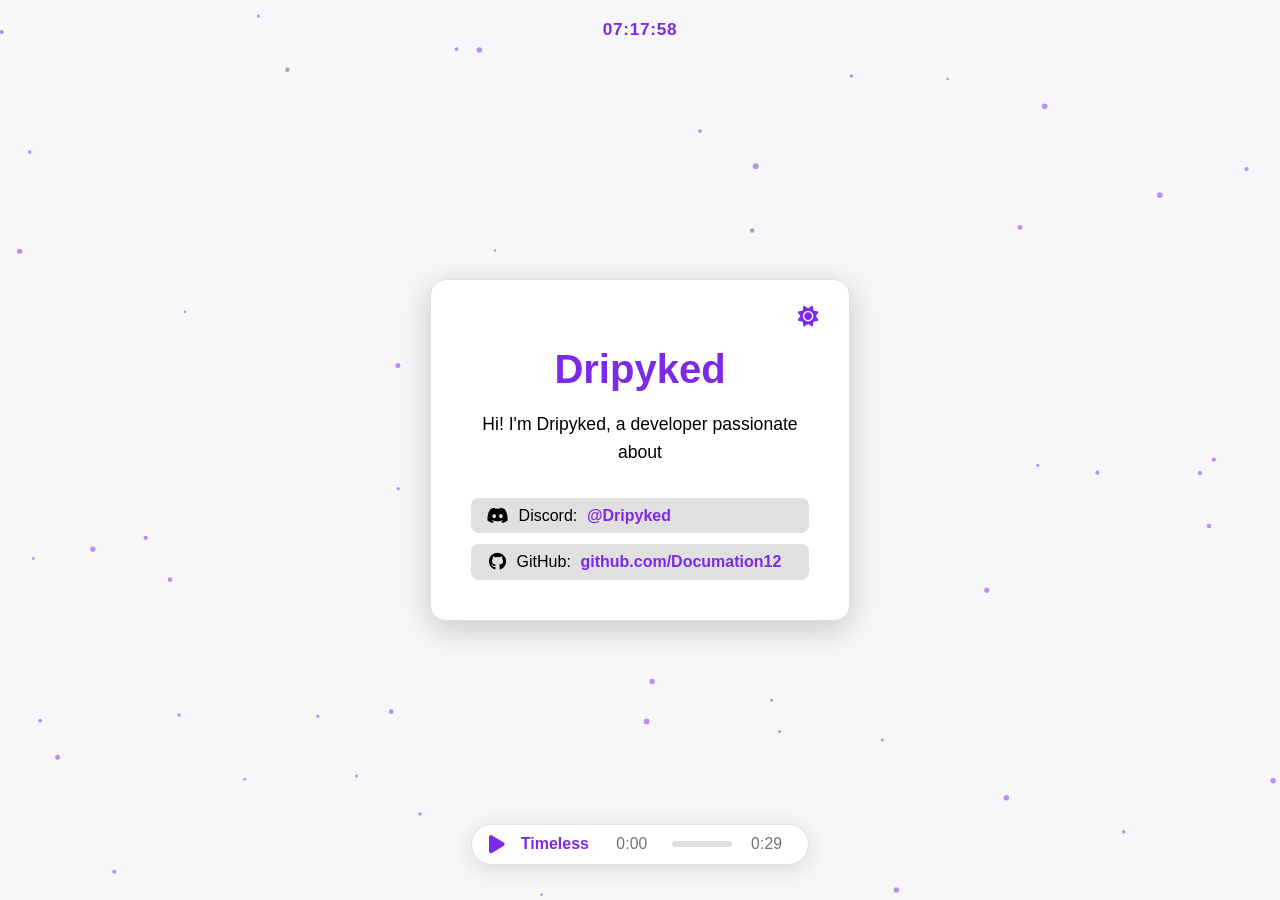
==== Main.html @ 8f46599d "Add files via upload" ====
<!DOCTYPE html>
<head>
    <title></title>
    <link rel="stylesheet" href="https://cdnjs.cloudflare.com/ajax/libs/font-awesome/6.4.0/css/all.min.css">
    <link rel="stylesheet" href="Main.css">
</head>
<body>
    <div class="clock" id="clock"></div>
    <canvas id="particles-bg" style="position:fixed;top:0;left:0;width:100vw;height:100vh;z-index:0;pointer-events:none;"></canvas>
    <div class="PageCenter">
        <div class="Container">
            <button id="theme-toggle" class="theme-toggle-btn" aria-label="Toggle dark/light mode">
                <i id="theme-icon" class="fas fa-moon"></i>
            </button>
            <h1>Dripyked</h1>
            <p class="AboutMe" id="about-me"></p>
            <ul class="ContactList">
                <li>
                    <i class="fab fa-discord"></i>Discord:
                    <a href="https://discord.com/users/1141349369954717706" target="_blank">@Dripyked</a>
                </li>
                <li>
                    <i class="fab fa-github"></i>GitHub:
                    <a href="https://github.com/Documation12" target="_blank">github.com/Documation12</a>
                </li>
            </ul>
            <div class="music-player" id="music-player">
                <button id="play-pause" aria-label="Play/Pause">
                    <i class="fas fa-play"></i>
                </button>
                <span class="song-title">Timeless</span>
                <span class="audio-time" id="audio-current">0:00</span>
                <div class="progress-container" id="progress-container">
                    <div class="progress" id="progress"></div>
                </div>
                <span class="audio-time" id="audio-duration">0:00</span>
                <audio id="audio" src="Song.mp3" loop></audio>
            </div>
        </div>
    </div>
    <script>
        const AboutMe = "Hi! I'm Dripyked, a developer passionate about JavaScript, Lua, Luau, and Python. I enjoy reverse engineering obfuscated code.";
        const Element = document.getElementById('about-me');
        let i = 0;
        function Type() {
            if (i < AboutMe.length) {
                Element.textContent += AboutMe.charAt(i);
                i++;
                setTimeout(Type, 22);
            }
        }
        window.addEventListener('DOMContentLoaded', Type);

        const ToggleBtn = document.getElementById('theme-toggle');
        const Icon = document.getElementById('theme-icon');
        const Prefers = window.matchMedia('(prefers-color-scheme: dark)').matches;
        function SetTheme(Dark) {
            if (Dark) {
                document.body.classList.remove('light');
                document.body.classList.add('dark');
                Icon.classList.remove('fa-sun');
                Icon.classList.add('fa-moon');
            } else {
                document.body.classList.remove('dark');
                document.body.classList.add('light');
                Icon.classList.remove('fa-moon');
                Icon.classList.add('fa-sun');
            }
        }
        let DarkMode = localStorage.getItem('theme') === 'dark' || (localStorage.getItem('theme') === null && Prefers);
        SetTheme(DarkMode);
        ToggleBtn.addEventListener('click', () => {
            DarkMode = ! DarkMode;
            SetTheme(DarkMode);
            localStorage.setItem('theme', DarkMode ? 'dark' : 'light');
        });

        const Canvas = document.getElementById('particles-bg');
        const Ctx = Canvas.getContext('2d');

        let Particles = [];
        const ParticleCount = 60;

        function ResizeCanvas() {
            Canvas.width = window.innerWidth;
            Canvas.height = window.innerHeight;
        }

        window.addEventListener('resize', ResizeCanvas);
        ResizeCanvas();

        function RandomColor() {
            return getComputedStyle(document.body).getPropertyValue('--accent').trim() || '#a259ff';
        }

        function CreateParticles() {
            Particles = [];
            for (let I = 0; I < ParticleCount; I++) {
                Particles.push({
                    x: Math.random() * Canvas.width,
                    y: Math.random() * Canvas.height,
                    r: Math.random() * 1.8 + 1.2,
                    dx: (Math.random() - 0.5) * 0.7,
                    dy: (Math.random() - 0.5) * 0.7,
                    color: RandomColor()
                });
            }
        }
        CreateParticles();

        function DrawParticles() {
            Ctx.clearRect(0, 0, Canvas.width, Canvas.height);
            for (const P of Particles) {
                Ctx.beginPath();
                Ctx.arc(P.x, P.y, P.r, 0, 2 * Math.PI);
                Ctx.fillStyle = P.color;
                Ctx.globalAlpha = 0.5;
                Ctx.fill();
                Ctx.globalAlpha = 1;
            }
        }

        function UpdateParticles() {
            for (const P of Particles) {
                P.x += P.dx;
                P.y += P.dy;

                if (P.x < 0 || P.x > Canvas.width) 
                    P.dx *= -1;
                

                if (P.y < 0 || P.y > Canvas.height) 
                    P.dy *= -1;
                

            }
        }

        function AnimateParticles() {
            UpdateParticles();
            DrawParticles();
            requestAnimationFrame(AnimateParticles);
        }
        AnimateParticles();

        window.addEventListener('resize', () => {
            ResizeCanvas();
            CreateParticles();
        });

        const Observer = new MutationObserver(() => {
            for (const P of Particles) {
                P.color = RandomColor();
            }
        });

        Observer.observe(document.body, {
            attributes: true,
            attributeFilter: ['class']
        });

        function UpdateClock() {
            const Clock = document.getElementById('clock');
            const Now = new Date();
            const H = String(Now.getHours()).padStart(2, '0');
            const M = String(Now.getMinutes()).padStart(2, '0');
            const S = String(Now.getSeconds()).padStart(2, '0');
            Clock.textContent = `${H}:${M}:${S}`;
        }
        setInterval(UpdateClock, 1000);
        UpdateClock();

        const Audio = document.getElementById('audio');
        const PlayPauseBtn = document.getElementById('play-pause');
        const PlayPauseIcon = PlayPauseBtn.querySelector('i');
        const ProgressContainer = document.getElementById('progress-container');
        const Progress = document.getElementById('progress');
        const AudioCurrent = document.getElementById('audio-current');
        const AudioDuration = document.getElementById('audio-duration');
        let IsPlaying = false;
        function FormatTime(Secs) {
            const Min = Math.floor(Secs / 60);
            const Sec = Math.floor(Secs % 60);
            return `${Min}:${
                Sec.toString().padStart(2, '0')
            }`;
        }
        PlayPauseBtn.addEventListener('click', () => {
            if (Audio.paused) {
                Audio.play();
            } else {
                Audio.pause();
            }
        });
        Audio.addEventListener('play', () => {
            IsPlaying = true;
            PlayPauseIcon.classList.remove('fa-play');
            PlayPauseIcon.classList.add('fa-pause');
        });
        Audio.addEventListener('pause', () => {
            IsPlaying = false;
            PlayPauseIcon.classList.remove('fa-pause');
            PlayPauseIcon.classList.add('fa-play');
        });
        Audio.addEventListener('timeupdate', () => {
            const Percent = (Audio.currentTime / Audio.duration) * 100;
            Progress.style.width = Percent + '%';
            AudioCurrent.textContent = FormatTime(Audio.currentTime);
        });
        Audio.addEventListener('loadedmetadata', () => {
            AudioDuration.textContent = FormatTime(Audio.duration);
        });
        ProgressContainer.addEventListener('click', (E) => {
            const Rect = ProgressContainer.getBoundingClientRect();
            const X = E.clientX - Rect.left;
            const Percent = X / Rect.width;
            Audio.currentTime = Percent * Audio.duration;
        });

        const TitleText = '@dripyked';
        let TitleIndex = 0;
        function TypeTitle() {
            if (TitleIndex <= TitleText.length) {
                document.title = TitleText.slice(0, TitleIndex);
                TitleIndex++;
                setTimeout(TypeTitle, 100);
            }
        }
        window.addEventListener('DOMContentLoaded', TypeTitle);
    </script>
</body></html>
---- Main.css ----
:root {
    --bg-color: #16181a;
    --container-bg: #1a1c1e;
    --border-color: #232527;
    --text-color: #f5f6fa;
    --accent: #a259ff;
    --accent-hover: #7c2ae8;
    --aboutme-color: var(--text-color);
    --subtext: #b0b3b8;
}

* {
    box-sizing: border-box;
}

body {
    min-height: 100vh;
    margin: 0;
    font-family: 'Inter', 'Segoe UI', Tahoma, Geneva, Verdana, sans-serif;
    background: var(--bg-color);
    color: var(--text-color);
    transition: background 0.3s, color 0.3s;
    user-select: none;
}

input, textarea, code, pre {
    user-select: text;
}

html {
    height: 100%;
}

.PageCenter {
    min-height: 100vh;
    display: flex;
    justify-content: center;
    align-items: center;
    padding: 2rem;
}

.Container {
    background: var(--container-bg);
    border: 1px solid var(--border-color);
    border-radius: 16px;
    box-shadow: 0 8px 32px rgba(0, 0, 0, 0.2);
    padding: 2.5rem;
    width: 100%;
    max-width: 420px;
    text-align: center;
    animation: fadeIn 0.8s ease;
    position: relative;
}

@keyframes fadeIn {
    from {
        opacity: 0;
        transform: translateY(20px);
    }

    to {
        opacity: 1;
        transform: translateY(0);
    }
}

h1 {
    font-size: 2.5rem;
    font-weight: bold;
    color: var(--accent);
    margin-bottom: 1rem;
}

.AboutMe {
    font-size: 1.1rem;
    color: var(--aboutme-color);
    line-height: 1.6;
    margin-bottom: 2rem;
}

.ContactList {
    list-style: none;
    padding: 0;
    margin: 0;
    display: flex;
    flex-direction: column;
    gap: 0.7rem;
}

.ContactList li {
    background: var(--border-color);
    padding: 0.5rem 1rem;
    border-radius: 8px;
    font-size: 1rem;
    display: flex;
    align-items: center;
    gap: 0.6rem;
    transition: transform 0.2s, background 0.3s ease;
    min-height: 2.2rem;
    line-height: 1.2;
}

body.dark .ContactList li:hover {
    background: #2b2d30;
}

body.light .ContactList li:hover {
    background: #f0f0f0;
}

.ContactList li:hover {
    transform: translateY(-2px);
}


.ContactList a {
    color: var(--accent);
    font-weight: 600;
    text-decoration: none;
    transition: color 0.2s ease-in-out;
    word-break: break-word;
    display: inline-block;
    vertical-align: middle;
}

.ContactList a:hover {
    color: var(--accent-hover);
    text-decoration: underline;
}

.ContactList i {
    font-size: 1.1rem;
    min-width: 20px;
    display: flex;
    align-items: center;
    justify-content: center;
}

@media (max-width: 480px) {
    .Container {
        padding: 1.5rem 1rem;
    }

    h1 {
        font-size: 1.75rem;
    }

    .AboutMe {
        font-size: 1rem;
    }

    .ContactList li {
        font-size: 0.97rem;
        padding: 0.4rem 0.6rem;
    }

    .clock {
        top: 0.5rem;
        font-size: 0.98rem;
    }
}

body.dark {
    --bg-color: #16181a;
    --container-bg: #1a1c1e;
    --border-color: #232527;
    --text-color: #f5f6fa;
    --accent: #a259ff;
    --accent-hover: #7c2ae8;
    --aboutme-color: var(--text-color);
    --subtext: #b0b3b8;
}

body.light {
    --bg-color: #f7f7fa;
    --container-bg: #fff;
    --border-color: #e0e0e0;
    --text-color: #000000;
    --accent: #7c2ae8;
    --accent-hover: #a259ff;
    --aboutme-color: var(--text-color);
    --subtext: #5a5a5a;
}

.theme-toggle-btn {
    position: absolute;
    top: 1.5rem;
    right: 1.5rem;
    background: none;
    border: none;
    cursor: pointer;
    font-size: 1.3rem;
    color: var(--accent);
    transition: color 0.2s;
    z-index: 2;
}

.theme-toggle-btn:hover {
    color: var(--accent-hover);
}

.music-player {
    position: fixed;
    left: 50%;
    bottom: 2.2rem;
    transform: translateX(-50%);
    background: var(--container-bg);
    border: 1px solid var(--border-color);
    border-radius: 1.5rem;
    box-shadow: 0 4px 24px rgba(0, 0, 0, 0.13);
    display: flex;
    align-items: center;
    gap: 0.6rem;
    padding: 0.5rem 1.2rem 0.5rem 0.7rem;
    z-index: 10;
    min-width: 220px;
    max-width: 90vw;
    transition: background 0.3s, border 0.3s;
}

.music-player .song-title {
    color: var(--accent);
    font-weight: 600;
    font-size: 1rem;
    margin-right: 0.7rem;
    white-space: nowrap;
    overflow: hidden;
    text-overflow: ellipsis;
    max-width: 120px;
}

.music-player button {
    background: none;
    border: none;
    color: var(--accent);
    font-size: 1.3rem;
    cursor: pointer;
    outline: none;
    display: flex;
    align-items: center;
    justify-content: center;
    transition: color 0.2s;
}

.music-player button:hover {
    color: var(--accent-hover);
}

.progress-container {
    flex: 1;
    height: 6px;
    background: var(--border-color);
    border-radius: 3px;
    cursor: pointer;
    overflow: hidden;
    margin-left: 0.5rem;
    margin-right: 0.2rem;
    min-width: 60px;
    max-width: 120px;
    position: relative;
}

.progress {
    height: 100%;
    background: var(--accent);
    width: 0%;
    border-radius: 3px;
    transition: width 0.2s linear;
}

@media (max-width: 600px) {
    .music-player {
        bottom: 1rem;
        padding: 0.4rem 0.7rem 0.4rem 0.5rem;
    }

    .music-player .song-title {
        font-size: 0.95rem;
        max-width: 70px;
    }
}

.clock {
    position: fixed;
    top: 1.2rem;
    left: 50%;
    transform: translateX(-50%);
    color: var(--accent);
    font-family: 'Inter', 'Segoe UI', Tahoma, Geneva, Verdana, sans-serif;
    font-size: 1.08rem;
    font-weight: 600;
    letter-spacing: 0.04em;
    z-index: 100;
    user-select: none;
    pointer-events: none;
}

.music-player .audio-time {
    color: var(--subtext);
    font-size: 0.98rem;
    min-width: 38px;
    text-align: center;
    font-family: 'Inter', 'Segoe UI', Tahoma, Geneva, Verdana, sans-serif;
    font-weight: 500;
    user-select: none;
    letter-spacing: 0.01em;
    margin: 0 0.2rem;
    opacity: 0.85;
}
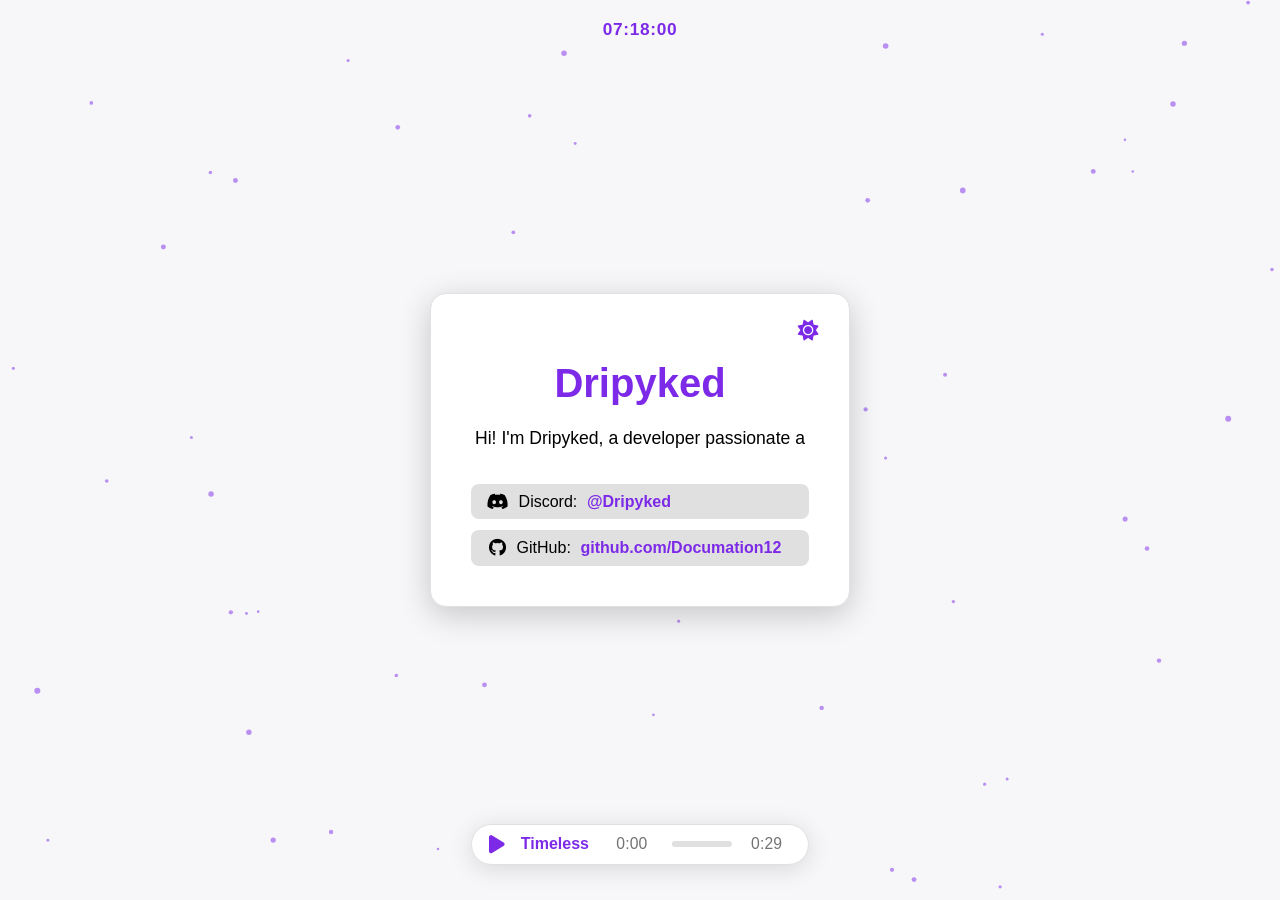
==== commit 83e38fec: "Fix" ====
--- a/Main.html
+++ b/Main.html
@@ -24,19 +24,19 @@
                     <a href="https://github.com/Documation12" target="_blank">github.com/Documation12</a>
                 </li>
             </ul>
-            <div class="music-player" id="music-player">
-                <button id="play-pause" aria-label="Play/Pause">
-                    <i class="fas fa-play"></i>
-                </button>
-                <span class="song-title">Timeless</span>
-                <span class="audio-time" id="audio-current">0:00</span>
-                <div class="progress-container" id="progress-container">
-                    <div class="progress" id="progress"></div>
-                </div>
-                <span class="audio-time" id="audio-duration">0:00</span>
-                <audio id="audio" src="Song.mp3" loop></audio>
-            </div>
         </div>
+    </div>
+    <div class="music-player" id="music-player">
+        <button id="play-pause" aria-label="Play/Pause">
+            <i class="fas fa-play"></i>
+        </button>
+        <span class="song-title">Timeless</span>
+        <span class="audio-time" id="audio-current">0:00</span>
+        <div class="progress-container" id="progress-container">
+            <div class="progress" id="progress"></div>
+        </div>
+        <span class="audio-time" id="audio-duration">0:00</span>
+        <audio id="audio" src="Song.mp3" loop></audio>
     </div>
     <script>
         const AboutMe = "Hi! I'm Dripyked, a developer passionate about JavaScript, Lua, Luau, and Python. I enjoy reverse engineering obfuscated code.";
@@ -228,4 +228,4 @@
         }
         window.addEventListener('DOMContentLoaded', TypeTitle);
     </script>
-</body></html>+</body></html>
